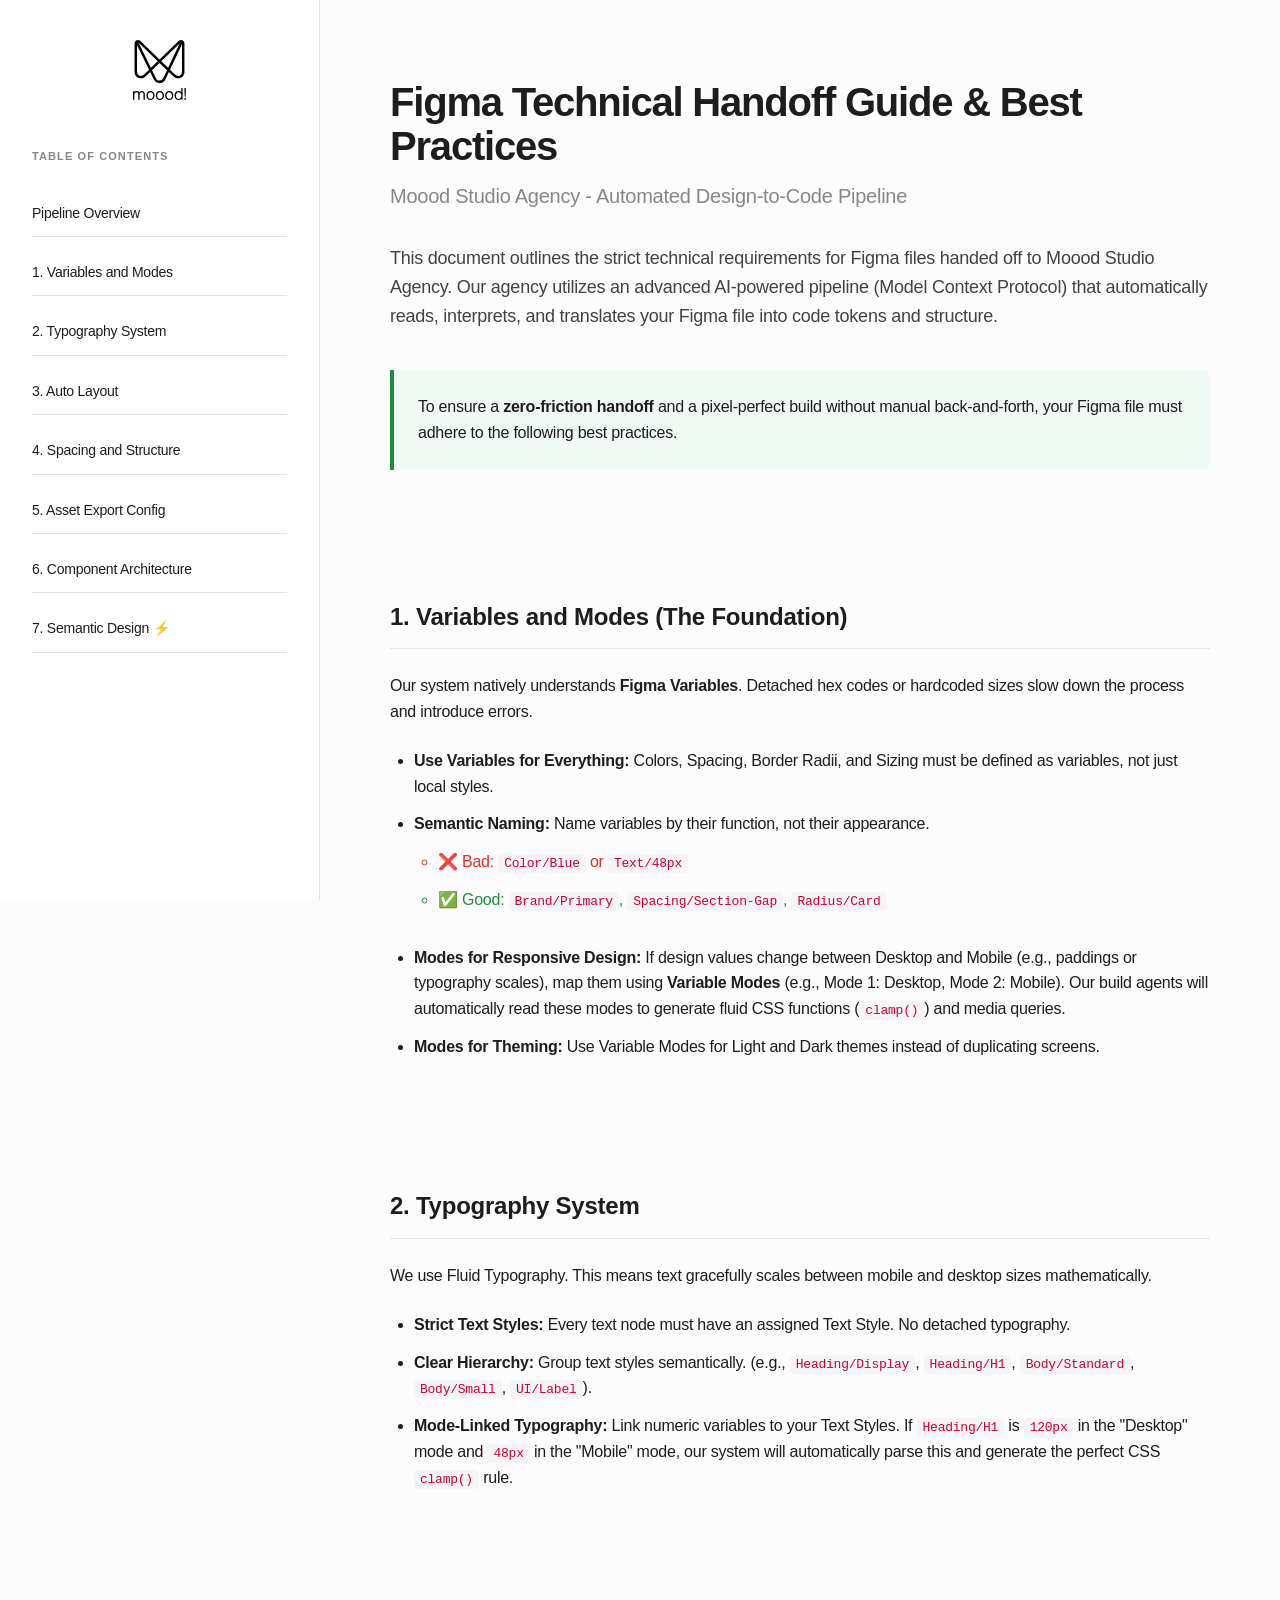
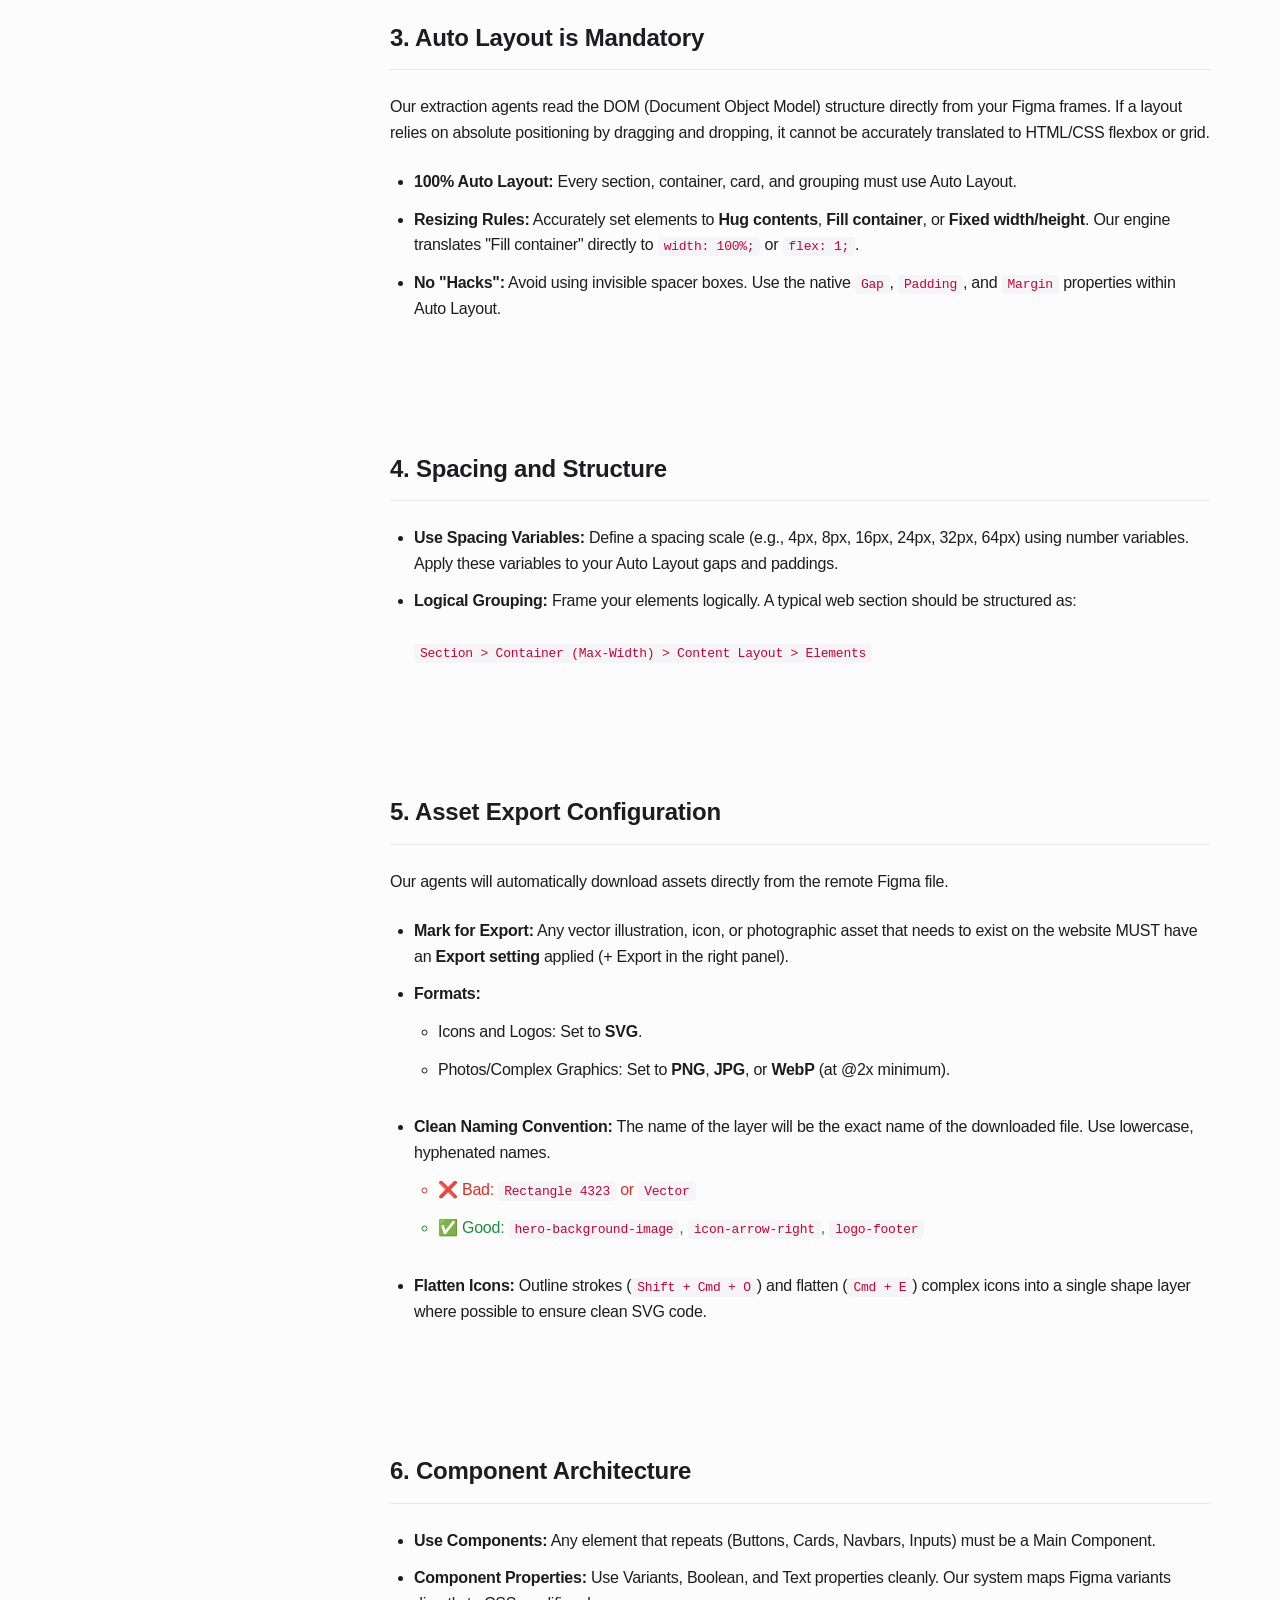
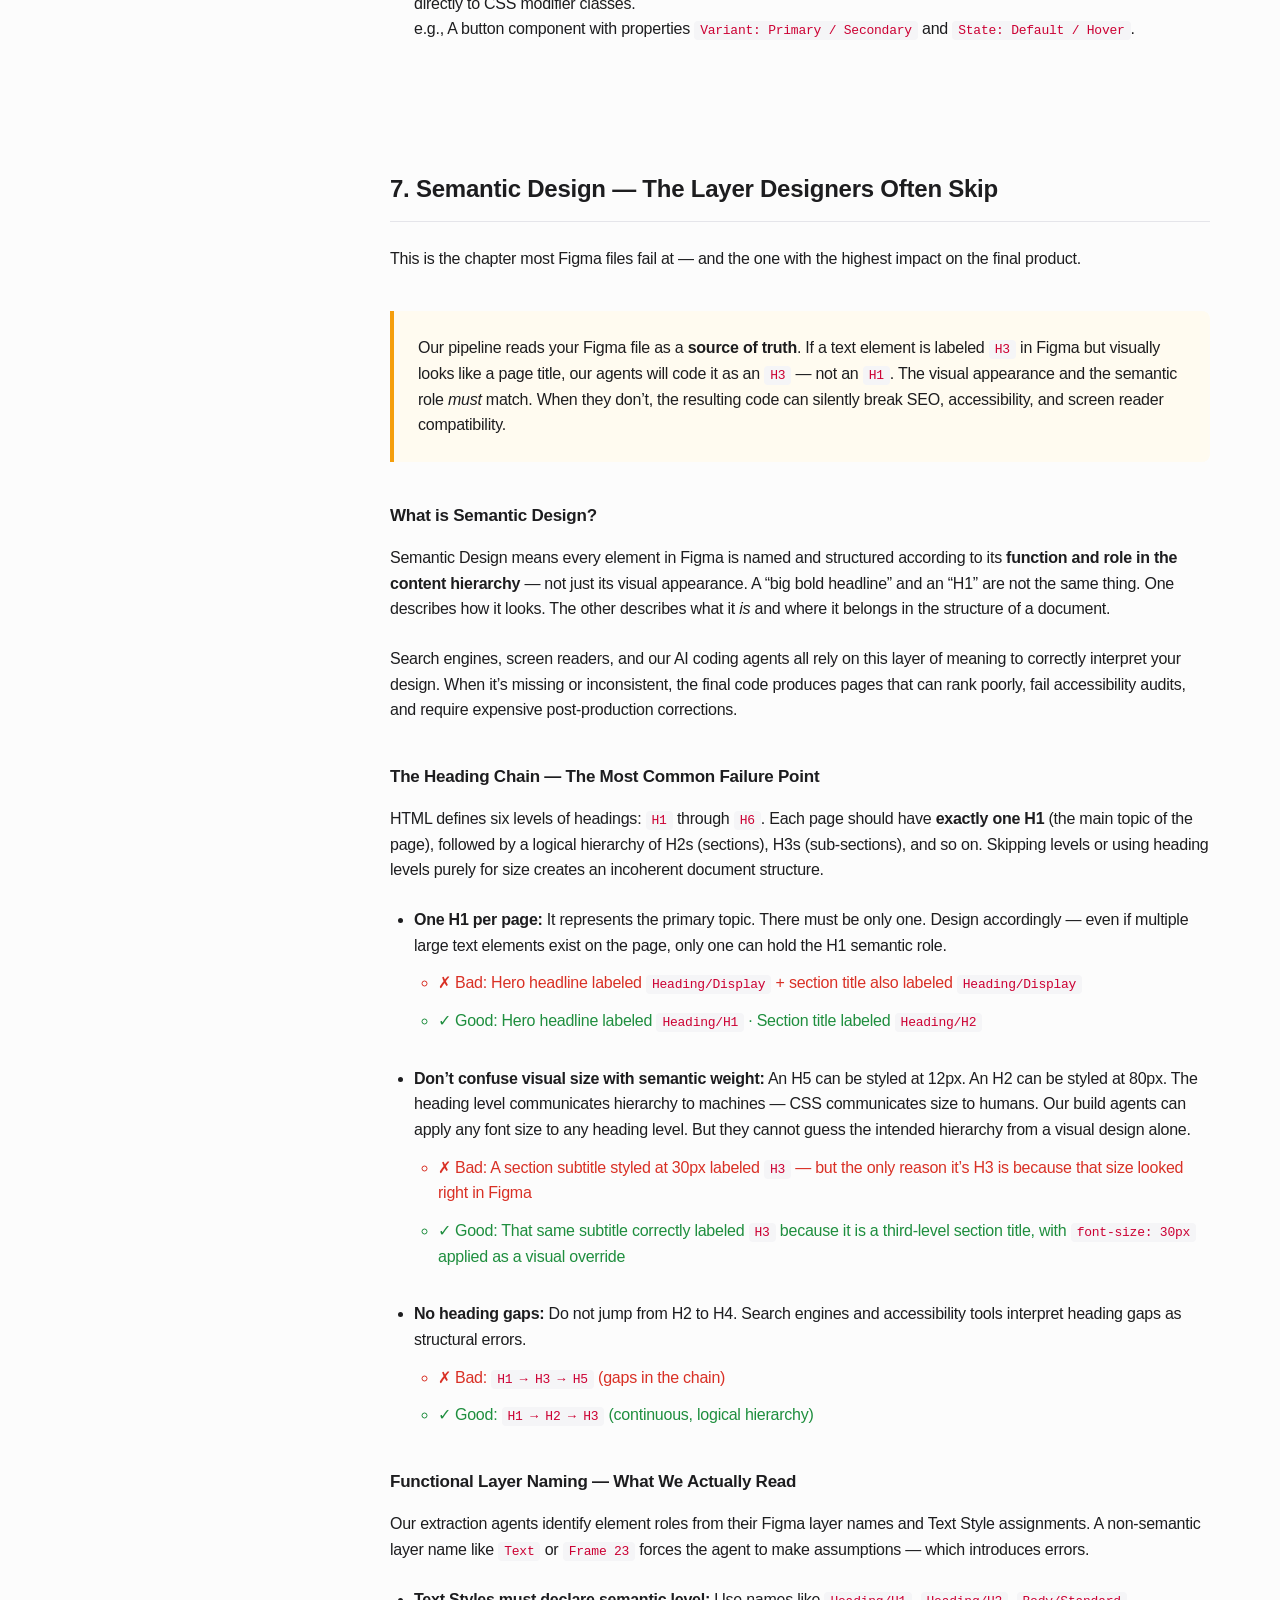
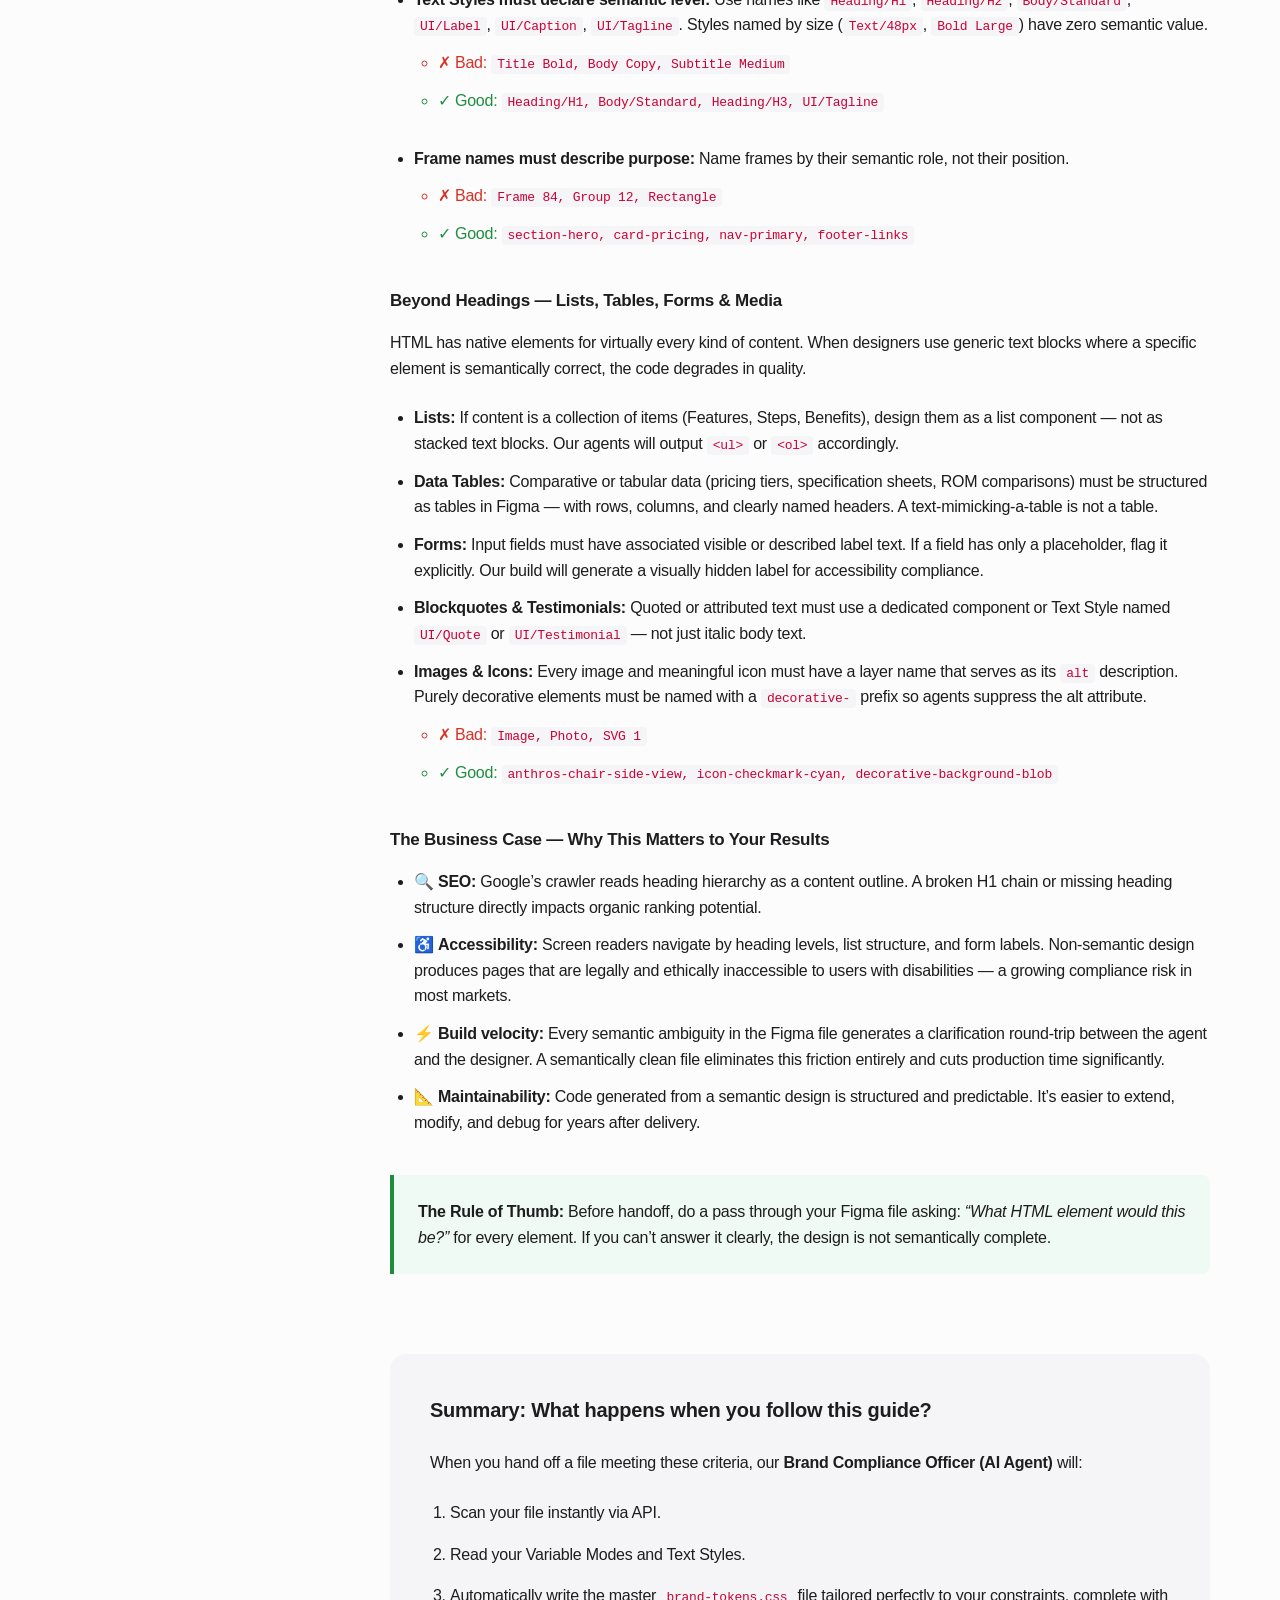
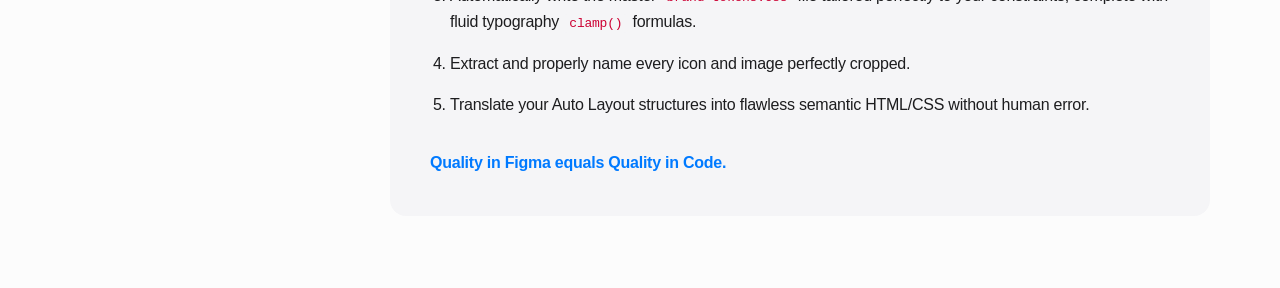
==== documentation/index.html @ c10106bd "feat: host documentation locally within moood-studio to avoid github pages proxy 404s" ====
<!DOCTYPE html>
<html lang="en">

<head>
    <meta charset="UTF-8">
    <meta name="viewport" content="width=device-width, initial-scale=1.0">
    <title>Figma Handoff Guide | Moood Studio Agency</title>
    <link rel="stylesheet" href="./style.css?v=2.0">
</head>

<body>
    <div class="layout">
        <aside class="sidebar">
            <div class="logo">
                <img src="assets/images/moood-logo.svg" alt="Moood Studio Agency">
            </div>

            <nav class="toc">
                <h3 class="toc-title">Table of Contents</h3>
                <ul>
                    <li><a href="#intro">Pipeline Overview</a></li>
                    <li><a href="#variables">1. Variables and Modes</a></li>
                    <li><a href="#typography">2. Typography System</a></li>
                    <li><a href="#auto-layout">3. Auto Layout</a></li>
                    <li><a href="#spacing">4. Spacing and Structure</a></li>
                    <li><a href="#assets">5. Asset Export Config</a></li>
                    <li><a href="#components">6. Component Architecture</a></li>
                    <li><a href="#semantic">7. Semantic Design &#x26A1;</a></li>
                </ul>
            </nav>
        </aside>

        <main class="content">
            <header id="intro" class="hero">
                <h1>Figma Technical Handoff Guide & Best Practices</h1>
                <h2>Moood Studio Agency - Automated Design-to-Code Pipeline</h2>
                <p class="lead">This document outlines the strict technical requirements for Figma files handed off to
                    Moood Studio Agency. Our agency utilizes an advanced AI-powered pipeline (Model Context Protocol)
                    that automatically reads, interprets, and translates your Figma file into code tokens and structure.
                </p>
                <div class="alert success">
                    <p>To ensure a <strong>zero-friction handoff</strong> and a pixel-perfect build without manual
                        back-and-forth, your Figma file must adhere to the following best practices.</p>
                </div>
            </header>

            <section id="variables">
                <h2>1. Variables and Modes (The Foundation)</h2>
                <p>Our system natively understands <strong>Figma Variables</strong>. Detached hex codes or hardcoded
                    sizes slow down the process and introduce errors.</p>
                <ul>
                    <li><strong>Use Variables for Everything:</strong> Colors, Spacing, Border Radii, and Sizing must be
                        defined as variables, not just local styles.</li>
                    <li><strong>Semantic Naming:</strong> Name variables by their function, not their appearance.
                        <ul class="sublist">
                            <li class="bad">❌ Bad: <code>Color/Blue</code> or <code>Text/48px</code></li>
                            <li class="good">✅ Good: <code>Brand/Primary</code>, <code>Spacing/Section-Gap</code>,
                                <code>Radius/Card</code>
                            </li>
                        </ul>
                    </li>
                    <li><strong>Modes for Responsive Design:</strong> If design values change between Desktop and Mobile
                        (e.g., paddings or typography scales), map them using <strong>Variable Modes</strong> (e.g.,
                        Mode 1: Desktop, Mode 2: Mobile). Our build agents will automatically read these modes to
                        generate fluid CSS functions (<code>clamp()</code>) and media queries.</li>
                    <li><strong>Modes for Theming:</strong> Use Variable Modes for Light and Dark themes instead of
                        duplicating screens.</li>
                </ul>
            </section>

            <section id="typography">
                <h2>2. Typography System</h2>
                <p>We use Fluid Typography. This means text gracefully scales between mobile and desktop sizes
                    mathematically.</p>
                <ul>
                    <li><strong>Strict Text Styles:</strong> Every text node must have an assigned Text Style. No
                        detached typography.</li>
                    <li><strong>Clear Hierarchy:</strong> Group text styles semantically. (e.g.,
                        <code>Heading/Display</code>, <code>Heading/H1</code>, <code>Body/Standard</code>,
                        <code>Body/Small</code>, <code>UI/Label</code>).
                    </li>
                    <li><strong>Mode-Linked Typography:</strong> Link numeric variables to your Text Styles. If
                        <code>Heading/H1</code> is <code>120px</code> in the "Desktop" mode and <code>48px</code> in the
                        "Mobile" mode, our system will automatically parse this and generate the perfect CSS
                        <code>clamp()</code> rule.
                    </li>
                </ul>
            </section>

            <section id="auto-layout">
                <h2>3. Auto Layout is Mandatory</h2>
                <p>Our extraction agents read the DOM (Document Object Model) structure directly from your Figma frames.
                    If a layout relies on absolute positioning by dragging and dropping, it cannot be accurately
                    translated to HTML/CSS flexbox or grid.</p>
                <ul>
                    <li><strong>100% Auto Layout:</strong> Every section, container, card, and grouping must use Auto
                        Layout.</li>
                    <li><strong>Resizing Rules:</strong> Accurately set elements to <strong>Hug contents</strong>,
                        <strong>Fill container</strong>, or <strong>Fixed width/height</strong>. Our engine translates
                        "Fill container" directly to <code>width: 100%;</code> or <code>flex: 1;</code>.
                    </li>
                    <li><strong>No "Hacks":</strong> Avoid using invisible spacer boxes. Use the native
                        <code>Gap</code>, <code>Padding</code>, and <code>Margin</code> properties within Auto Layout.
                    </li>
                </ul>
            </section>

            <section id="spacing">
                <h2>4. Spacing and Structure</h2>
                <ul>
                    <li><strong>Use Spacing Variables:</strong> Define a spacing scale (e.g., 4px, 8px, 16px, 24px,
                        32px, 64px) using number variables. Apply these variables to your Auto Layout gaps and paddings.
                    </li>
                    <li><strong>Logical Grouping:</strong> Frame your elements logically. A typical web section should
                        be structured as:
                        <br><br><code>Section > Container (Max-Width) > Content Layout > Elements</code>
                    </li>
                </ul>
            </section>

            <section id="assets">
                <h2>5. Asset Export Configuration</h2>
                <p>Our agents will automatically download assets directly from the remote Figma file.</p>
                <ul>
                    <li><strong>Mark for Export:</strong> Any vector illustration, icon, or photographic asset that
                        needs to exist on the website MUST have an <strong>Export setting</strong> applied (+ Export in
                        the right panel).</li>
                    <li><strong>Formats:</strong>
                        <ul class="sublist">
                            <li>Icons and Logos: Set to <strong>SVG</strong>.</li>
                            <li>Photos/Complex Graphics: Set to <strong>PNG</strong>, <strong>JPG</strong>, or
                                <strong>WebP</strong> (at @2x minimum).
                            </li>
                        </ul>
                    </li>
                    <li><strong>Clean Naming Convention:</strong> The name of the layer will be the exact name of the
                        downloaded file. Use lowercase, hyphenated names.
                        <ul class="sublist">
                            <li class="bad">❌ Bad: <code>Rectangle 4323</code> or <code>Vector</code></li>
                            <li class="good">✅ Good: <code>hero-background-image</code>, <code>icon-arrow-right</code>,
                                <code>logo-footer</code>
                            </li>
                        </ul>
                    </li>
                    <li><strong>Flatten Icons:</strong> Outline strokes (<code>Shift + Cmd + O</code>) and flatten
                        (<code>Cmd + E</code>) complex icons into a single shape layer where possible to ensure clean
                        SVG code.</li>
                </ul>
            </section>

            <section id="components">
                <h2>6. Component Architecture</h2>
                <ul>
                    <li><strong>Use Components:</strong> Any element that repeats (Buttons, Cards, Navbars, Inputs) must
                        be a Main Component.</li>
                    <li><strong>Component Properties:</strong> Use Variants, Boolean, and Text properties cleanly. Our
                        system maps Figma variants directly to CSS modifier classes.
                        <p class="example">e.g., A button component with properties
                            <code>Variant: Primary / Secondary</code> and <code>State: Default / Hover</code>.
                        </p>
                    </li>
                </ul>
            </section>

            <section id="semantic">
                <h2>7. Semantic Design &mdash; The Layer Designers Often Skip</h2>
                <p>This is the chapter most Figma files fail at &mdash; and the one with the highest impact on the final
                    product.</p>
                <div class="alert warning">
                    <p>Our pipeline reads your Figma file as a <strong>source of truth</strong>. If a text element is
                        labeled <code>H3</code> in Figma but visually looks like a page title, our agents will code it
                        as an <code>H3</code> &mdash; not an <code>H1</code>. The visual appearance and the semantic
                        role <em>must</em> match. When they don&rsquo;t, the resulting code can silently break SEO,
                        accessibility, and screen reader compatibility.</p>
                </div>

                <h3>What is Semantic Design?</h3>
                <p>Semantic Design means every element in Figma is named and structured according to its
                    <strong>function and role in the content hierarchy</strong> &mdash; not just its visual appearance.
                    A &ldquo;big bold headline&rdquo; and an &ldquo;H1&rdquo; are not the same thing. One describes how
                    it looks. The other describes what it <em>is</em> and where it belongs in the structure of a
                    document.</p>
                <p>Search engines, screen readers, and our AI coding agents all rely on this layer of meaning to
                    correctly interpret your design. When it&rsquo;s missing or inconsistent, the final code produces
                    pages that can rank poorly, fail accessibility audits, and require expensive post-production
                    corrections.</p>

                <h3>The Heading Chain &mdash; The Most Common Failure Point</h3>
                <p>HTML defines six levels of headings: <code>H1</code> through <code>H6</code>. Each page should have
                    <strong>exactly one H1</strong> (the main topic of the page), followed by a logical hierarchy of H2s
                    (sections), H3s (sub-sections), and so on. Skipping levels or using heading levels purely for size
                    creates an incoherent document structure.</p>
                <ul>
                    <li><strong>One H1 per page:</strong> It represents the primary topic. There must be only one.
                        Design accordingly &mdash; even if multiple large text elements exist on the page, only one can
                        hold the H1 semantic role.
                        <ul class="sublist">
                            <li class="bad">&cross; Bad: Hero headline labeled <code>Heading/Display</code> + section
                                title also labeled <code>Heading/Display</code></li>
                            <li class="good">&check; Good: Hero headline labeled <code>Heading/H1</code> &middot;
                                Section title labeled <code>Heading/H2</code></li>
                        </ul>
                    </li>
                    <li><strong>Don&rsquo;t confuse visual size with semantic weight:</strong> An H5 can be styled at
                        12px. An H2 can be styled at 80px. The heading level communicates hierarchy to machines &mdash;
                        CSS communicates size to humans. Our build agents can apply any font size to any heading level.
                        But they cannot guess the intended hierarchy from a visual design alone.
                        <ul class="sublist">
                            <li class="bad">&cross; Bad: A section subtitle styled at 30px labeled <code>H3</code>
                                &mdash; but the only reason it&rsquo;s H3 is because that size looked right in Figma
                            </li>
                            <li class="good">&check; Good: That same subtitle correctly labeled <code>H3</code> because
                                it is a third-level section title, with <code>font-size: 30px</code> applied as a visual
                                override</li>
                        </ul>
                    </li>
                    <li><strong>No heading gaps:</strong> Do not jump from H2 to H4. Search engines and accessibility
                        tools interpret heading gaps as structural errors.
                        <ul class="sublist">
                            <li class="bad">&cross; Bad: <code>H1 &rarr; H3 &rarr; H5</code> (gaps in the chain)</li>
                            <li class="good">&check; Good: <code>H1 &rarr; H2 &rarr; H3</code> (continuous, logical
                                hierarchy)</li>
                        </ul>
                    </li>
                </ul>

                <h3>Functional Layer Naming &mdash; What We Actually Read</h3>
                <p>Our extraction agents identify element roles from their Figma layer names and Text Style assignments.
                    A non-semantic layer name like <code>Text</code> or <code>Frame 23</code> forces the agent to make
                    assumptions &mdash; which introduces errors.</p>
                <ul>
                    <li><strong>Text Styles must declare semantic level:</strong> Use names like
                        <code>Heading/H1</code>, <code>Heading/H2</code>, <code>Body/Standard</code>,
                        <code>UI/Label</code>, <code>UI/Caption</code>, <code>UI/Tagline</code>. Styles named by size
                        (<code>Text/48px</code>, <code>Bold Large</code>) have zero semantic value.
                        <ul class="sublist">
                            <li class="bad">&cross; Bad: <code>Title Bold, Body Copy, Subtitle Medium</code></li>
                            <li class="good">&check; Good:
                                <code>Heading/H1, Body/Standard, Heading/H3, UI/Tagline</code></li>
                        </ul>
                    </li>
                    <li><strong>Frame names must describe purpose:</strong> Name frames by their semantic role, not
                        their position.
                        <ul class="sublist">
                            <li class="bad">&cross; Bad: <code>Frame 84, Group 12, Rectangle</code></li>
                            <li class="good">&check; Good:
                                <code>section-hero, card-pricing, nav-primary, footer-links</code></li>
                        </ul>
                    </li>
                </ul>

                <h3>Beyond Headings &mdash; Lists, Tables, Forms &amp; Media</h3>
                <p>HTML has native elements for virtually every kind of content. When designers use generic text blocks
                    where a specific element is semantically correct, the code degrades in quality.</p>
                <ul>
                    <li><strong>Lists:</strong> If content is a collection of items (Features, Steps, Benefits), design
                        them as a list component &mdash; not as stacked text blocks. Our agents will output
                        <code>&lt;ul&gt;</code> or <code>&lt;ol&gt;</code> accordingly.</li>
                    <li><strong>Data Tables:</strong> Comparative or tabular data (pricing tiers, specification sheets,
                        ROM comparisons) must be structured as tables in Figma &mdash; with rows, columns, and clearly
                        named headers. A text-mimicking-a-table is not a table.</li>
                    <li><strong>Forms:</strong> Input fields must have associated visible or described label text. If a
                        field has only a placeholder, flag it explicitly. Our build will generate a visually hidden
                        label for accessibility compliance.</li>
                    <li><strong>Blockquotes &amp; Testimonials:</strong> Quoted or attributed text must use a dedicated
                        component or Text Style named <code>UI/Quote</code> or <code>UI/Testimonial</code> &mdash; not
                        just italic body text.</li>
                    <li><strong>Images &amp; Icons:</strong> Every image and meaningful icon must have a layer name that
                        serves as its <code>alt</code> description. Purely decorative elements must be named with a
                        <code>decorative-</code> prefix so agents suppress the alt attribute.
                        <ul class="sublist">
                            <li class="bad">&cross; Bad: <code>Image, Photo, SVG 1</code></li>
                            <li class="good">&check; Good:
                                <code>anthros-chair-side-view, icon-checkmark-cyan, decorative-background-blob</code>
                            </li>
                        </ul>
                    </li>
                </ul>

                <h3>The Business Case &mdash; Why This Matters to Your Results</h3>
                <ul>
                    <li>&#x1F50D; <strong>SEO:</strong> Google&rsquo;s crawler reads heading hierarchy as a content
                        outline. A broken H1 chain or missing heading structure directly impacts organic ranking
                        potential.</li>
                    <li>&#x267F; <strong>Accessibility:</strong> Screen readers navigate by heading levels, list
                        structure, and form labels. Non-semantic design produces pages that are legally and ethically
                        inaccessible to users with disabilities &mdash; a growing compliance risk in most markets.</li>
                    <li>&#x26A1; <strong>Build velocity:</strong> Every semantic ambiguity in the Figma file generates a
                        clarification round-trip between the agent and the designer. A semantically clean file
                        eliminates this friction entirely and cuts production time significantly.</li>
                    <li>&#x1F4D0; <strong>Maintainability:</strong> Code generated from a semantic design is structured
                        and predictable. It&rsquo;s easier to extend, modify, and debug for years after delivery.</li>
                </ul>

                <div class="alert success">
                    <p><strong>The Rule of Thumb:</strong> Before handoff, do a pass through your Figma file asking:
                        <em>&ldquo;What HTML element would this be?&rdquo;</em> for every element. If you can&rsquo;t
                        answer it clearly, the design is not semantically complete.</p>
                </div>
            </section>

            <div class="summary-box">
                <h3>Summary: What happens when you follow this guide?</h3>
                <p>When you hand off a file meeting these criteria, our <strong>Brand Compliance Officer (AI
                        Agent)</strong> will:</p>
                <ol>
                    <li>Scan your file instantly via API.</li>
                    <li>Read your Variable Modes and Text Styles.</li>
                    <li>Automatically write the master <code>brand-tokens.css</code> file tailored perfectly to your
                        constraints, complete with fluid typography <code>clamp()</code> formulas.</li>
                    <li>Extract and properly name every icon and image perfectly cropped.</li>
                    <li>Translate your Auto Layout structures into flawless semantic HTML/CSS without human error.</li>
                </ol>
                <p class="final-word">Quality in Figma equals Quality in Code.</p>
            </div>
        </main>
    </div>
</body>

</html>
---- documentation/style.css ----
* {
    margin: 0;
    padding: 0;
    box-sizing: border-box;
}

:root {
    --bg-main: #fcfcfc;
    --sidebar-bg: #ffffff;
    --text-main: #1d1d1f;
    --text-muted: #86868b;
    --border-color: #e5e5ea;
    --accent: #007aff;
    --accent-hover: #0056b3;
}

body {
    font-family: 'Helvetica Neue', Helvetica, Arial, sans-serif;
    background-color: var(--bg-main);
    color: var(--text-main);
    line-height: 1.6;
    letter-spacing: -0.015em;
}

.layout {
    display: flex;
    min-height: 100vh;
}

/* Sidebar Styling */
.sidebar {
    width: 320px;
    background: var(--sidebar-bg);
    border-right: 1px solid var(--border-color);
    padding: 40px 32px;
    position: fixed;
    height: 100vh;
    overflow-y: auto;
}

.logo {
    display: flex;
    justify-content: center;
}

.logo img {
    height: 60px;
    max-width: 100%;
}

.toc {
    margin-top: 48px;
}

.toc-title {
    font-size: 11px;
    text-transform: uppercase;
    letter-spacing: 0.1em;
    color: var(--text-muted);
    margin-bottom: 24px;
    font-weight: 600;
}

.toc ul {
    list-style: none;
    display: flex;
    flex-direction: column;
    gap: 0;
    padding-left: 0;
}

.toc ul li {
    border-bottom: 1px solid rgba(0, 0, 0, 0.1);
}

.toc a {
    display: block;
    padding: 12px 0;
    text-decoration: none;
    color: var(--text-main);
    font-size: 14px;
    font-weight: 500;
    transition: color 0.2s ease;
}

.toc a:hover {
    color: var(--accent);
}

/* Main Content Styling */
.content {
    margin: 0 auto;
    padding: 80px 40px;
    max-width: 1220px;
    /* 900px content + 320px sidebar space */
    padding-left: 360px;
    /* Sidebar (320px) + Gap (40px) */
    width: 100%;
}

h1 {
    font-size: 40px;
    font-weight: 700;
    letter-spacing: -0.03em;
    margin-bottom: 12px;
    line-height: 1.1;
}

h2 {
    font-size: 24px;
    font-weight: 600;
    margin: 128px 0 24px;
    border-bottom: 1px solid var(--border-color);
    padding-bottom: 12px;
}

section h3 {
    font-size: 17px;
    font-weight: 600;
    margin: 40px 0 16px;
    color: var(--text-main);
}

.hero h2 {
    font-size: 20px;
    color: var(--text-muted);
    font-weight: 400;
    margin: 0 0 32px;
    border: none;
    padding: 0;
}

p {
    margin-bottom: 24px;
}

.lead {
    font-size: 18px;
    color: #424245;
}

ul {
    padding-left: 24px;
    margin-bottom: 32px;
}

li {
    margin-bottom: 12px;
}

code {
    font-family: ui-monospace, SFMono-Regular, Menlo, Monaco, Consolas, monospace;
    background: #f5f5f7;
    padding: 2px 6px;
    border-radius: 4px;
    font-size: 13px;
    color: #cc0033;
}

.alert {
    background: #f2f8fc;
    border-left: 4px solid var(--accent);
    padding: 24px;
    border-radius: 0 8px 8px 0;
    margin: 40px 0;
}

.alert.success {
    background: #f0faf4;
    border-left-color: #1e8e3e;
}

.alert.warning {
    background: #fffbf0;
    border-left-color: #f59e0b;
}

.alert p {
    margin: 0;
}

.sublist {
    margin-top: 12px;
    list-style-type: circle;
}

.sublist .bad {
    color: #d93025;
}

.sublist .good {
    color: #1e8e3e;
}

.summary-box {
    margin-top: 80px;
    padding: 40px;
    background: #f5f5f7;
    border-radius: 16px;
}

.summary-box h3 {
    margin-bottom: 24px;
    font-size: 20px;
}

.summary-box ol {
    margin-bottom: 32px;
    padding-left: 20px;
}

.summary-box ol li {
    margin-bottom: 16px;
}

.final-word {
    font-weight: 600;
    margin: 0;
    color: var(--accent);
}

/* Responsiveness */
@media (max-width: 991px) {
    .layout {
        flex-direction: column;
    }

    .sidebar {
        width: 100%;
        position: relative;
        height: auto;
        padding: 32px 24px;
        border-right: none;
        border-bottom: 1px solid var(--border-color);
    }

    .content {
        margin-left: 0;
        padding: 40px 24px;
    }

    h1 {
        font-size: 32px;
    }
}
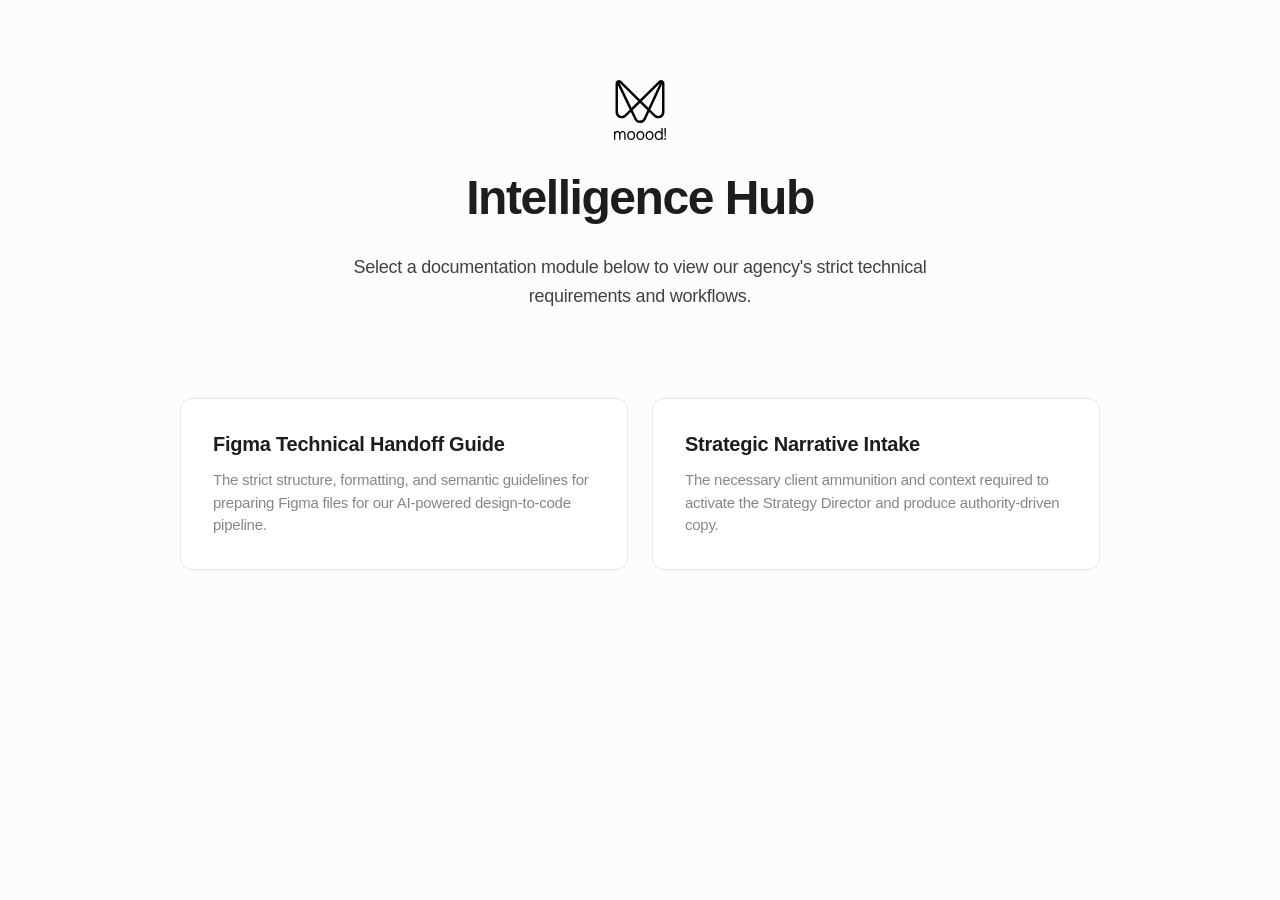
==== commit d0bc4fcb: "feat: setup documentation launcher index pointing to figma-handoff and strategy-intake guides" ====
--- a/documentation/index.html
+++ b/documentation/index.html
@@ -4,314 +4,110 @@
 <head>
     <meta charset="UTF-8">
     <meta name="viewport" content="width=device-width, initial-scale=1.0">
-    <title>Figma Handoff Guide | Moood Studio Agency</title>
-    <link rel="stylesheet" href="./style.css?v=2.0">
+    <title>Moood Studio Agency | Documentation Launcher</title>
+    <link rel="stylesheet" href="/documentation/style.css?v=2.1">
+    <style>
+        .cards-grid {
+            display: grid;
+            grid-template-columns: repeat(auto-fill, minmax(300px, 1fr));
+            gap: 24px;
+            margin-top: 48px;
+        }
+
+        .doc-card {
+            background: #ffffff;
+            border: 1px solid var(--border-color);
+            border-radius: 12px;
+            padding: 32px;
+            text-decoration: none;
+            color: var(--text-main);
+            transition: all 0.3s ease;
+            display: flex;
+            flex-direction: column;
+            gap: 12px;
+        }
+
+        .doc-card:hover {
+            transform: translateY(-4px);
+            box-shadow: 0 12px 24px rgba(0, 0, 0, 0.05);
+            border-color: var(--accent);
+        }
+
+        .doc-card h3 {
+            font-size: 20px;
+            font-weight: 600;
+            margin: 0;
+            line-height: 1.3;
+        }
+
+        .doc-card p {
+            font-size: 15px;
+            color: var(--text-muted);
+            margin: 0;
+            line-height: 1.5;
+        }
+
+        /* Adjust content area for the launcher to be central without sidebar */
+        .launcher-layout .sidebar {
+            display: none;
+        }
+
+        .launcher-layout .content {
+            margin: 0 auto;
+            padding: 80px 40px;
+            max-width: 1000px;
+        }
+
+        .launcher-header {
+            display: flex;
+            flex-direction: column;
+            align-items: center;
+            text-align: center;
+            margin-bottom: 64px;
+        }
+
+        .launcher-header .logo img {
+            height: 60px;
+            margin-bottom: 32px;
+        }
+
+        .launcher-header h1 {
+            font-size: 48px;
+        }
+
+        .launcher-header p.lead {
+            max-width: 600px;
+            margin-top: 16px;
+        }
+    </style>
 </head>
 
 <body>
-    <div class="layout">
-        <aside class="sidebar">
-            <div class="logo">
-                <img src="assets/images/moood-logo.svg" alt="Moood Studio Agency">
-            </div>
-
-            <nav class="toc">
-                <h3 class="toc-title">Table of Contents</h3>
-                <ul>
-                    <li><a href="#intro">Pipeline Overview</a></li>
-                    <li><a href="#variables">1. Variables and Modes</a></li>
-                    <li><a href="#typography">2. Typography System</a></li>
-                    <li><a href="#auto-layout">3. Auto Layout</a></li>
-                    <li><a href="#spacing">4. Spacing and Structure</a></li>
-                    <li><a href="#assets">5. Asset Export Config</a></li>
-                    <li><a href="#components">6. Component Architecture</a></li>
-                    <li><a href="#semantic">7. Semantic Design &#x26A1;</a></li>
-                </ul>
-            </nav>
-        </aside>
-
+    <div class="layout launcher-layout">
         <main class="content">
-            <header id="intro" class="hero">
-                <h1>Figma Technical Handoff Guide & Best Practices</h1>
-                <h2>Moood Studio Agency - Automated Design-to-Code Pipeline</h2>
-                <p class="lead">This document outlines the strict technical requirements for Figma files handed off to
-                    Moood Studio Agency. Our agency utilizes an advanced AI-powered pipeline (Model Context Protocol)
-                    that automatically reads, interprets, and translates your Figma file into code tokens and structure.
-                </p>
-                <div class="alert success">
-                    <p>To ensure a <strong>zero-friction handoff</strong> and a pixel-perfect build without manual
-                        back-and-forth, your Figma file must adhere to the following best practices.</p>
+            <header class="launcher-header">
+                <div class="logo">
+                    <img src="/documentation/assets/images/moood-logo.svg" alt="Moood Studio Agency">
                 </div>
+                <h1>Intelligence Hub</h1>
+                <p class="lead">Select a documentation module below to view our agency's strict technical requirements
+                    and workflows.</p>
             </header>
 
-            <section id="variables">
-                <h2>1. Variables and Modes (The Foundation)</h2>
-                <p>Our system natively understands <strong>Figma Variables</strong>. Detached hex codes or hardcoded
-                    sizes slow down the process and introduce errors.</p>
-                <ul>
-                    <li><strong>Use Variables for Everything:</strong> Colors, Spacing, Border Radii, and Sizing must be
-                        defined as variables, not just local styles.</li>
-                    <li><strong>Semantic Naming:</strong> Name variables by their function, not their appearance.
-                        <ul class="sublist">
-                            <li class="bad">❌ Bad: <code>Color/Blue</code> or <code>Text/48px</code></li>
-                            <li class="good">✅ Good: <code>Brand/Primary</code>, <code>Spacing/Section-Gap</code>,
-                                <code>Radius/Card</code>
-                            </li>
-                        </ul>
-                    </li>
-                    <li><strong>Modes for Responsive Design:</strong> If design values change between Desktop and Mobile
-                        (e.g., paddings or typography scales), map them using <strong>Variable Modes</strong> (e.g.,
-                        Mode 1: Desktop, Mode 2: Mobile). Our build agents will automatically read these modes to
-                        generate fluid CSS functions (<code>clamp()</code>) and media queries.</li>
-                    <li><strong>Modes for Theming:</strong> Use Variable Modes for Light and Dark themes instead of
-                        duplicating screens.</li>
-                </ul>
-            </section>
+            <div class="cards-grid">
+                <a href="/documentation/figma-handoff.html" class="doc-card">
+                    <h3>Figma Technical Handoff Guide</h3>
+                    <p>The strict structure, formatting, and semantic guidelines for preparing Figma files for our
+                        AI-powered design-to-code pipeline.</p>
+                </a>
 
-            <section id="typography">
-                <h2>2. Typography System</h2>
-                <p>We use Fluid Typography. This means text gracefully scales between mobile and desktop sizes
-                    mathematically.</p>
-                <ul>
-                    <li><strong>Strict Text Styles:</strong> Every text node must have an assigned Text Style. No
-                        detached typography.</li>
-                    <li><strong>Clear Hierarchy:</strong> Group text styles semantically. (e.g.,
-                        <code>Heading/Display</code>, <code>Heading/H1</code>, <code>Body/Standard</code>,
-                        <code>Body/Small</code>, <code>UI/Label</code>).
-                    </li>
-                    <li><strong>Mode-Linked Typography:</strong> Link numeric variables to your Text Styles. If
-                        <code>Heading/H1</code> is <code>120px</code> in the "Desktop" mode and <code>48px</code> in the
-                        "Mobile" mode, our system will automatically parse this and generate the perfect CSS
-                        <code>clamp()</code> rule.
-                    </li>
-                </ul>
-            </section>
+                <a href="/documentation/strategy-intake.html" class="doc-card">
+                    <h3>Strategic Narrative Intake</h3>
+                    <p>The necessary client ammunition and context required to activate the Strategy Director and
+                        produce authority-driven copy.</p>
+                </a>
 
-            <section id="auto-layout">
-                <h2>3. Auto Layout is Mandatory</h2>
-                <p>Our extraction agents read the DOM (Document Object Model) structure directly from your Figma frames.
-                    If a layout relies on absolute positioning by dragging and dropping, it cannot be accurately
-                    translated to HTML/CSS flexbox or grid.</p>
-                <ul>
-                    <li><strong>100% Auto Layout:</strong> Every section, container, card, and grouping must use Auto
-                        Layout.</li>
-                    <li><strong>Resizing Rules:</strong> Accurately set elements to <strong>Hug contents</strong>,
-                        <strong>Fill container</strong>, or <strong>Fixed width/height</strong>. Our engine translates
-                        "Fill container" directly to <code>width: 100%;</code> or <code>flex: 1;</code>.
-                    </li>
-                    <li><strong>No "Hacks":</strong> Avoid using invisible spacer boxes. Use the native
-                        <code>Gap</code>, <code>Padding</code>, and <code>Margin</code> properties within Auto Layout.
-                    </li>
-                </ul>
-            </section>
-
-            <section id="spacing">
-                <h2>4. Spacing and Structure</h2>
-                <ul>
-                    <li><strong>Use Spacing Variables:</strong> Define a spacing scale (e.g., 4px, 8px, 16px, 24px,
-                        32px, 64px) using number variables. Apply these variables to your Auto Layout gaps and paddings.
-                    </li>
-                    <li><strong>Logical Grouping:</strong> Frame your elements logically. A typical web section should
-                        be structured as:
-                        <br><br><code>Section > Container (Max-Width) > Content Layout > Elements</code>
-                    </li>
-                </ul>
-            </section>
-
-            <section id="assets">
-                <h2>5. Asset Export Configuration</h2>
-                <p>Our agents will automatically download assets directly from the remote Figma file.</p>
-                <ul>
-                    <li><strong>Mark for Export:</strong> Any vector illustration, icon, or photographic asset that
-                        needs to exist on the website MUST have an <strong>Export setting</strong> applied (+ Export in
-                        the right panel).</li>
-                    <li><strong>Formats:</strong>
-                        <ul class="sublist">
-                            <li>Icons and Logos: Set to <strong>SVG</strong>.</li>
-                            <li>Photos/Complex Graphics: Set to <strong>PNG</strong>, <strong>JPG</strong>, or
-                                <strong>WebP</strong> (at @2x minimum).
-                            </li>
-                        </ul>
-                    </li>
-                    <li><strong>Clean Naming Convention:</strong> The name of the layer will be the exact name of the
-                        downloaded file. Use lowercase, hyphenated names.
-                        <ul class="sublist">
-                            <li class="bad">❌ Bad: <code>Rectangle 4323</code> or <code>Vector</code></li>
-                            <li class="good">✅ Good: <code>hero-background-image</code>, <code>icon-arrow-right</code>,
-                                <code>logo-footer</code>
-                            </li>
-                        </ul>
-                    </li>
-                    <li><strong>Flatten Icons:</strong> Outline strokes (<code>Shift + Cmd + O</code>) and flatten
-                        (<code>Cmd + E</code>) complex icons into a single shape layer where possible to ensure clean
-                        SVG code.</li>
-                </ul>
-            </section>
-
-            <section id="components">
-                <h2>6. Component Architecture</h2>
-                <ul>
-                    <li><strong>Use Components:</strong> Any element that repeats (Buttons, Cards, Navbars, Inputs) must
-                        be a Main Component.</li>
-                    <li><strong>Component Properties:</strong> Use Variants, Boolean, and Text properties cleanly. Our
-                        system maps Figma variants directly to CSS modifier classes.
-                        <p class="example">e.g., A button component with properties
-                            <code>Variant: Primary / Secondary</code> and <code>State: Default / Hover</code>.
-                        </p>
-                    </li>
-                </ul>
-            </section>
-
-            <section id="semantic">
-                <h2>7. Semantic Design &mdash; The Layer Designers Often Skip</h2>
-                <p>This is the chapter most Figma files fail at &mdash; and the one with the highest impact on the final
-                    product.</p>
-                <div class="alert warning">
-                    <p>Our pipeline reads your Figma file as a <strong>source of truth</strong>. If a text element is
-                        labeled <code>H3</code> in Figma but visually looks like a page title, our agents will code it
-                        as an <code>H3</code> &mdash; not an <code>H1</code>. The visual appearance and the semantic
-                        role <em>must</em> match. When they don&rsquo;t, the resulting code can silently break SEO,
-                        accessibility, and screen reader compatibility.</p>
-                </div>
-
-                <h3>What is Semantic Design?</h3>
-                <p>Semantic Design means every element in Figma is named and structured according to its
-                    <strong>function and role in the content hierarchy</strong> &mdash; not just its visual appearance.
-                    A &ldquo;big bold headline&rdquo; and an &ldquo;H1&rdquo; are not the same thing. One describes how
-                    it looks. The other describes what it <em>is</em> and where it belongs in the structure of a
-                    document.</p>
-                <p>Search engines, screen readers, and our AI coding agents all rely on this layer of meaning to
-                    correctly interpret your design. When it&rsquo;s missing or inconsistent, the final code produces
-                    pages that can rank poorly, fail accessibility audits, and require expensive post-production
-                    corrections.</p>
-
-                <h3>The Heading Chain &mdash; The Most Common Failure Point</h3>
-                <p>HTML defines six levels of headings: <code>H1</code> through <code>H6</code>. Each page should have
-                    <strong>exactly one H1</strong> (the main topic of the page), followed by a logical hierarchy of H2s
-                    (sections), H3s (sub-sections), and so on. Skipping levels or using heading levels purely for size
-                    creates an incoherent document structure.</p>
-                <ul>
-                    <li><strong>One H1 per page:</strong> It represents the primary topic. There must be only one.
-                        Design accordingly &mdash; even if multiple large text elements exist on the page, only one can
-                        hold the H1 semantic role.
-                        <ul class="sublist">
-                            <li class="bad">&cross; Bad: Hero headline labeled <code>Heading/Display</code> + section
-                                title also labeled <code>Heading/Display</code></li>
-                            <li class="good">&check; Good: Hero headline labeled <code>Heading/H1</code> &middot;
-                                Section title labeled <code>Heading/H2</code></li>
-                        </ul>
-                    </li>
-                    <li><strong>Don&rsquo;t confuse visual size with semantic weight:</strong> An H5 can be styled at
-                        12px. An H2 can be styled at 80px. The heading level communicates hierarchy to machines &mdash;
-                        CSS communicates size to humans. Our build agents can apply any font size to any heading level.
-                        But they cannot guess the intended hierarchy from a visual design alone.
-                        <ul class="sublist">
-                            <li class="bad">&cross; Bad: A section subtitle styled at 30px labeled <code>H3</code>
-                                &mdash; but the only reason it&rsquo;s H3 is because that size looked right in Figma
-                            </li>
-                            <li class="good">&check; Good: That same subtitle correctly labeled <code>H3</code> because
-                                it is a third-level section title, with <code>font-size: 30px</code> applied as a visual
-                                override</li>
-                        </ul>
-                    </li>
-                    <li><strong>No heading gaps:</strong> Do not jump from H2 to H4. Search engines and accessibility
-                        tools interpret heading gaps as structural errors.
-                        <ul class="sublist">
-                            <li class="bad">&cross; Bad: <code>H1 &rarr; H3 &rarr; H5</code> (gaps in the chain)</li>
-                            <li class="good">&check; Good: <code>H1 &rarr; H2 &rarr; H3</code> (continuous, logical
-                                hierarchy)</li>
-                        </ul>
-                    </li>
-                </ul>
-
-                <h3>Functional Layer Naming &mdash; What We Actually Read</h3>
-                <p>Our extraction agents identify element roles from their Figma layer names and Text Style assignments.
-                    A non-semantic layer name like <code>Text</code> or <code>Frame 23</code> forces the agent to make
-                    assumptions &mdash; which introduces errors.</p>
-                <ul>
-                    <li><strong>Text Styles must declare semantic level:</strong> Use names like
-                        <code>Heading/H1</code>, <code>Heading/H2</code>, <code>Body/Standard</code>,
-                        <code>UI/Label</code>, <code>UI/Caption</code>, <code>UI/Tagline</code>. Styles named by size
-                        (<code>Text/48px</code>, <code>Bold Large</code>) have zero semantic value.
-                        <ul class="sublist">
-                            <li class="bad">&cross; Bad: <code>Title Bold, Body Copy, Subtitle Medium</code></li>
-                            <li class="good">&check; Good:
-                                <code>Heading/H1, Body/Standard, Heading/H3, UI/Tagline</code></li>
-                        </ul>
-                    </li>
-                    <li><strong>Frame names must describe purpose:</strong> Name frames by their semantic role, not
-                        their position.
-                        <ul class="sublist">
-                            <li class="bad">&cross; Bad: <code>Frame 84, Group 12, Rectangle</code></li>
-                            <li class="good">&check; Good:
-                                <code>section-hero, card-pricing, nav-primary, footer-links</code></li>
-                        </ul>
-                    </li>
-                </ul>
-
-                <h3>Beyond Headings &mdash; Lists, Tables, Forms &amp; Media</h3>
-                <p>HTML has native elements for virtually every kind of content. When designers use generic text blocks
-                    where a specific element is semantically correct, the code degrades in quality.</p>
-                <ul>
-                    <li><strong>Lists:</strong> If content is a collection of items (Features, Steps, Benefits), design
-                        them as a list component &mdash; not as stacked text blocks. Our agents will output
-                        <code>&lt;ul&gt;</code> or <code>&lt;ol&gt;</code> accordingly.</li>
-                    <li><strong>Data Tables:</strong> Comparative or tabular data (pricing tiers, specification sheets,
-                        ROM comparisons) must be structured as tables in Figma &mdash; with rows, columns, and clearly
-                        named headers. A text-mimicking-a-table is not a table.</li>
-                    <li><strong>Forms:</strong> Input fields must have associated visible or described label text. If a
-                        field has only a placeholder, flag it explicitly. Our build will generate a visually hidden
-                        label for accessibility compliance.</li>
-                    <li><strong>Blockquotes &amp; Testimonials:</strong> Quoted or attributed text must use a dedicated
-                        component or Text Style named <code>UI/Quote</code> or <code>UI/Testimonial</code> &mdash; not
-                        just italic body text.</li>
-                    <li><strong>Images &amp; Icons:</strong> Every image and meaningful icon must have a layer name that
-                        serves as its <code>alt</code> description. Purely decorative elements must be named with a
-                        <code>decorative-</code> prefix so agents suppress the alt attribute.
-                        <ul class="sublist">
-                            <li class="bad">&cross; Bad: <code>Image, Photo, SVG 1</code></li>
-                            <li class="good">&check; Good:
-                                <code>anthros-chair-side-view, icon-checkmark-cyan, decorative-background-blob</code>
-                            </li>
-                        </ul>
-                    </li>
-                </ul>
-
-                <h3>The Business Case &mdash; Why This Matters to Your Results</h3>
-                <ul>
-                    <li>&#x1F50D; <strong>SEO:</strong> Google&rsquo;s crawler reads heading hierarchy as a content
-                        outline. A broken H1 chain or missing heading structure directly impacts organic ranking
-                        potential.</li>
-                    <li>&#x267F; <strong>Accessibility:</strong> Screen readers navigate by heading levels, list
-                        structure, and form labels. Non-semantic design produces pages that are legally and ethically
-                        inaccessible to users with disabilities &mdash; a growing compliance risk in most markets.</li>
-                    <li>&#x26A1; <strong>Build velocity:</strong> Every semantic ambiguity in the Figma file generates a
-                        clarification round-trip between the agent and the designer. A semantically clean file
-                        eliminates this friction entirely and cuts production time significantly.</li>
-                    <li>&#x1F4D0; <strong>Maintainability:</strong> Code generated from a semantic design is structured
-                        and predictable. It&rsquo;s easier to extend, modify, and debug for years after delivery.</li>
-                </ul>
-
-                <div class="alert success">
-                    <p><strong>The Rule of Thumb:</strong> Before handoff, do a pass through your Figma file asking:
-                        <em>&ldquo;What HTML element would this be?&rdquo;</em> for every element. If you can&rsquo;t
-                        answer it clearly, the design is not semantically complete.</p>
-                </div>
-            </section>
-
-            <div class="summary-box">
-                <h3>Summary: What happens when you follow this guide?</h3>
-                <p>When you hand off a file meeting these criteria, our <strong>Brand Compliance Officer (AI
-                        Agent)</strong> will:</p>
-                <ol>
-                    <li>Scan your file instantly via API.</li>
-                    <li>Read your Variable Modes and Text Styles.</li>
-                    <li>Automatically write the master <code>brand-tokens.css</code> file tailored perfectly to your
-                        constraints, complete with fluid typography <code>clamp()</code> formulas.</li>
-                    <li>Extract and properly name every icon and image perfectly cropped.</li>
-                    <li>Translate your Auto Layout structures into flawless semantic HTML/CSS without human error.</li>
-                </ol>
-                <p class="final-word">Quality in Figma equals Quality in Code.</p>
+                <!-- Future guides will be added here -->
             </div>
         </main>
     </div>
